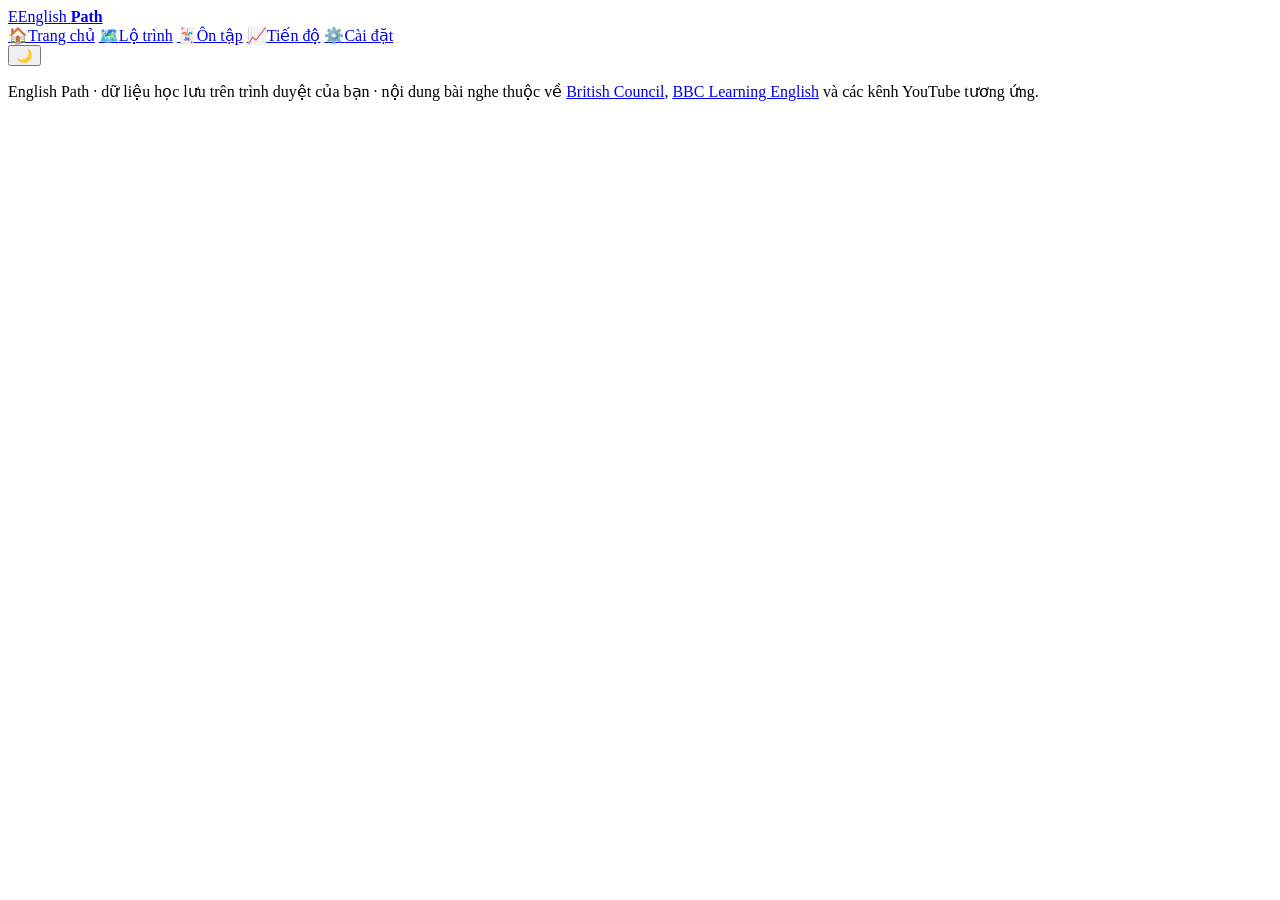
==== index.html @ 27d5ae67 "Add files via upload" ====
<!doctype html>
<html lang="vi">
<head>
  <meta charset="utf-8">
  <meta name="viewport" content="width=device-width, initial-scale=1, viewport-fit=cover">
  <title>English Path · Tự học tiếng Anh theo trình độ</title>
  <meta name="description" content="Tự học tiếng Anh theo chuẩn CEFR A1–C1: bài test xếp lớp, bài nghe British Council, BBC, YouTube và dashboard theo dõi tiến độ.">
  <meta name="theme-color" content="#1f3a5f">
  <link rel="icon" href="data:image/svg+xml,<svg xmlns='http://www.w3.org/2000/svg' viewBox='0 0 64 64'><rect width='64' height='64' rx='14' fill='%231f3a5f'/><text x='32' y='44' font-size='34' font-family='Georgia,serif' font-weight='700' text-anchor='middle' fill='%23f6c453'>E</text></svg>">
  <link rel="preconnect" href="https://fonts.googleapis.com">
  <link rel="preconnect" href="https://fonts.gstatic.com" crossorigin>
  <link href="https://fonts.googleapis.com/css2?family=Be+Vietnam+Pro:wght@400;500;600;700&family=Fraunces:opsz,wght@9..144,600;9..144,700&display=swap" rel="stylesheet">
  <link rel="stylesheet" href="css/style.css">
</head>
<body>
  <header class="topbar">
    <a class="brand" href="#/"><span class="logo">E</span><span>English <b>Path</b></span></a>
    <nav class="nav" aria-label="Điều hướng chính">
      <a href="#/" data-nav=""><span>🏠</span>Trang chủ</a>
      <a href="#/roadmap" data-nav="roadmap"><span>🗺️</span>Lộ trình</a>
      <a href="#/review" data-nav="review"><span class="nav-ic">🃏<i id="reviewDot" class="dot" hidden></i></span>Ôn tập</a>
      <a href="#/dashboard" data-nav="dashboard"><span>📈</span>Tiến độ</a>
      <a href="#/settings" data-nav="settings"><span>⚙️</span>Cài đặt</a>
    </nav>
    <a id="xpChip" class="xp-chip" href="#/dashboard" aria-label="Cấp độ và XP"></a>
    <button id="themeBtn" class="icon-btn" aria-label="Đổi giao diện sáng/tối">🌙</button>
  </header>

  <main id="app" tabindex="-1"></main>

  <footer class="foot">
    <p>English Path · dữ liệu học lưu trên trình duyệt của bạn · nội dung bài nghe thuộc về
      <a href="https://learnenglish.britishcouncil.org" target="_blank" rel="noopener">British Council</a>,
      <a href="https://www.bbc.co.uk/learningenglish" target="_blank" rel="noopener">BBC Learning English</a> và các kênh YouTube tương ứng.</p>
  </footer>

  <div id="toasts" aria-live="polite"></div>

  <script src="js/data.js"></script>
  <script src="js/daily.js"></script>
  <script src="js/store.js"></script>
  <script src="js/game.js"></script>
  <script src="js/app.js"></script>
  <script src="js/review.js"></script>
</body>
</html>
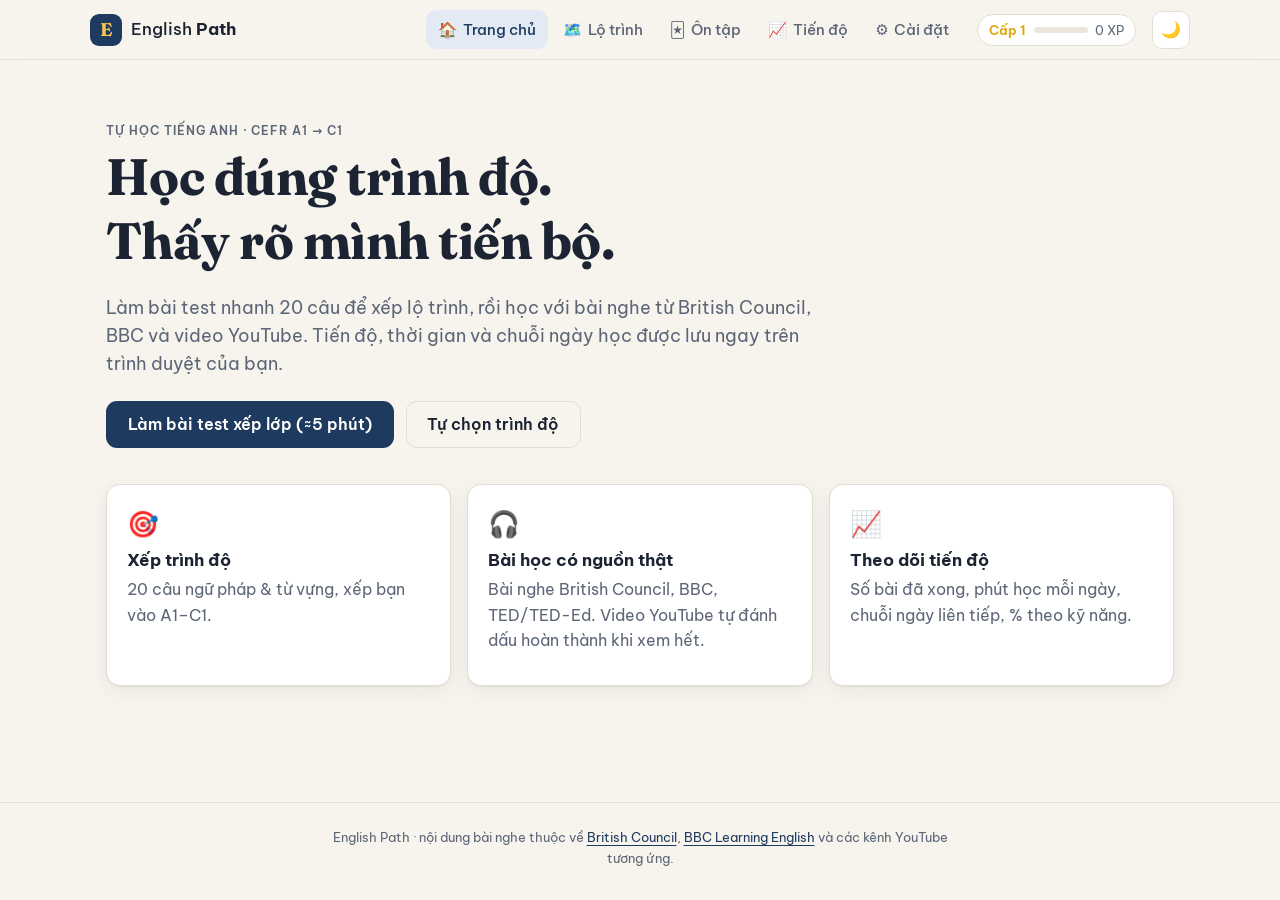
==== commit 05402aac: "Add files via upload" ====
--- a/index.html
+++ b/index.html
@@ -23,13 +23,14 @@
       <a href="#/settings" data-nav="settings"><span>⚙️</span>Cài đặt</a>
     </nav>
     <a id="xpChip" class="xp-chip" href="#/dashboard" aria-label="Cấp độ và XP"></a>
+    <a id="accountBtn" class="account-btn" href="#/login" hidden aria-label="Tài khoản"></a>
     <button id="themeBtn" class="icon-btn" aria-label="Đổi giao diện sáng/tối">🌙</button>
   </header>
 
   <main id="app" tabindex="-1"></main>
 
   <footer class="foot">
-    <p>English Path · dữ liệu học lưu trên trình duyệt của bạn · nội dung bài nghe thuộc về
+    <p>English Path ·  nội dung bài nghe thuộc về
       <a href="https://learnenglish.britishcouncil.org" target="_blank" rel="noopener">British Council</a>,
       <a href="https://www.bbc.co.uk/learningenglish" target="_blank" rel="noopener">BBC Learning English</a> và các kênh YouTube tương ứng.</p>
   </footer>
@@ -42,5 +43,6 @@
   <script src="js/game.js"></script>
   <script src="js/app.js"></script>
   <script src="js/review.js"></script>
+  <script src="js/sync.js"></script>
 </body>
 </html>
--- a/css/style.css
+++ b/css/style.css
@@ -0,0 +1,638 @@
+/* ==========================================================================
+   English Path — giao diện
+   ========================================================================== */
+:root {
+  --bg: #f7f4ee;
+  --surface: #ffffff;
+  --surface-2: #f1ede4;
+  --ink: #1c2433;
+  --muted: #5d6677;
+  --line: #e4ded2;
+  --accent: #1f3a5f;
+  --accent-ink: #ffffff;
+  --accent-soft: #e3eaf4;
+  --gold: #f6c453;
+  --ok: #2f9e6b;
+  --ok-soft: #e2f4ea;
+  --bad: #c2412d;
+  --bad-soft: #fbe6e1;
+  --track: #ece7dd;
+  --shadow: 0 1px 2px rgba(28, 36, 51, .06), 0 6px 20px rgba(28, 36, 51, .06);
+
+  --A1: #2f9e6b; --A2: #138a8f; --B1: #3366cc; --B2: #7b4fc9; --C1: #c25a1b;
+
+  --radius: 14px;
+  --font: "Be Vietnam Pro", system-ui, -apple-system, "Segoe UI", Roboto, sans-serif;
+  --display: "Fraunces", Georgia, serif;
+}
+
+@media (prefers-color-scheme: dark) {
+  :root:not([data-theme="light"]) {
+    --bg: #11151c; --surface: #19202a; --surface-2: #212a36; --ink: #e8ebf1; --muted: #9aa4b5;
+    --line: #2a3442; --accent: #8fb3e8; --accent-ink: #0d1520; --accent-soft: #1f2d42;
+    --ok: #4cc28b; --ok-soft: #173326; --bad: #f07a65; --bad-soft: #3a1f1a; --track: #2a3340;
+    --shadow: 0 1px 2px rgba(0,0,0,.3), 0 8px 24px rgba(0,0,0,.25);
+    --A1: #4cc28b; --A2: #3cc0c4; --B1: #6f9cf0; --B2: #a685e8; --C1: #f0905a;
+  }
+}
+:root[data-theme="dark"] {
+  --bg: #11151c; --surface: #19202a; --surface-2: #212a36; --ink: #e8ebf1; --muted: #9aa4b5;
+  --line: #2a3442; --accent: #8fb3e8; --accent-ink: #0d1520; --accent-soft: #1f2d42;
+  --ok: #4cc28b; --ok-soft: #173326; --bad: #f07a65; --bad-soft: #3a1f1a; --track: #2a3340;
+  --shadow: 0 1px 2px rgba(0,0,0,.3), 0 8px 24px rgba(0,0,0,.25);
+  --A1: #4cc28b; --A2: #3cc0c4; --B1: #6f9cf0; --B2: #a685e8; --C1: #f0905a;
+}
+
+* { box-sizing: border-box; }
+html { -webkit-text-size-adjust: 100%; }
+body {
+  margin: 0; background: var(--bg); color: var(--ink);
+  font: 16px/1.6 var(--font);
+  min-height: 100vh; display: flex; flex-direction: column;
+}
+a { color: var(--accent); text-underline-offset: 3px; }
+h1, h2, h3 { line-height: 1.25; margin: 0 0 .4em; }
+h1 { font-family: var(--display); font-size: clamp(1.6rem, 3.6vw, 2.3rem); letter-spacing: -.01em; }
+h2 { font-size: 1.3rem; }
+h3 { font-size: 1.05rem; }
+p { margin: 0 0 .8em; }
+code { background: var(--surface-2); padding: .1em .35em; border-radius: 5px; font-size: .9em; }
+.muted { color: var(--muted); }
+.small { font-size: .87rem; }
+.center { text-align: center; }
+.eyebrow { text-transform: uppercase; letter-spacing: .08em; font-size: .75rem; font-weight: 600; color: var(--muted); margin-bottom: .4em; }
+.lead { font-size: 1.1rem; color: var(--muted); max-width: 60ch; }
+.row { display: flex; gap: .75rem; align-items: center; flex-wrap: wrap; }
+.row.between { justify-content: space-between; }
+.row.center { justify-content: center; }
+.row.gap-s { gap: .4rem; }
+.wrap { flex-wrap: wrap; }
+
+/* ---------------- top bar ---------------- */
+.topbar {
+  position: sticky; top: 0; z-index: 20;
+  display: flex; align-items: center; gap: 1rem;
+  padding: .65rem max(16px, calc((100vw - 1100px) / 2));
+  background: color-mix(in srgb, var(--bg) 88%, transparent);
+  backdrop-filter: blur(10px); border-bottom: 1px solid var(--line);
+}
+.brand { display: flex; align-items: center; gap: .55rem; text-decoration: none; color: var(--ink); font-weight: 500; font-size: 1.05rem; }
+.brand b { font-weight: 700; }
+.logo {
+  width: 32px; height: 32px; border-radius: 9px; display: grid; place-items: center;
+  background: #1f3a5f; color: var(--gold); font-family: var(--display); font-weight: 700; font-size: 1.15rem;
+}
+.nav { display: flex; gap: .2rem; margin-left: auto; }
+.nav a {
+  text-decoration: none; color: var(--muted); padding: .45rem .75rem; border-radius: 10px;
+  font-size: .92rem; font-weight: 500; display: flex; align-items: center; gap: .35rem;
+}
+.nav a span { font-size: .95rem; }
+.nav a:hover { background: var(--surface-2); color: var(--ink); }
+.nav a.active { background: var(--accent-soft); color: var(--accent); }
+.icon-btn { border: 1px solid var(--line); background: var(--surface); border-radius: 10px; width: 38px; height: 38px; cursor: pointer; font-size: 1rem; }
+
+main { width: 100%; max-width: 1100px; margin: 0 auto; padding: 1.6rem 16px 3rem; flex: 1; outline: none; }
+main > section, main > .card, main > .grid2, main > nav { margin-bottom: 1.25rem; }
+.foot { text-align: center; color: var(--muted); font-size: .8rem; padding: 1.5rem 16px 2rem; border-top: 1px solid var(--line); }
+.foot p { max-width: 70ch; margin: 0 auto; }
+
+/* ---------------- building blocks ---------------- */
+.card { background: var(--surface); border: 1px solid var(--line); border-radius: var(--radius); padding: 1.15rem 1.25rem; box-shadow: var(--shadow); margin-bottom: 1rem; }
+.card-head { display: flex; justify-content: space-between; align-items: baseline; gap: 1rem; flex-wrap: wrap; margin-bottom: .6rem; }
+.card-head h3 { margin: 0; }
+.narrow { max-width: 720px; margin: 0 auto; }
+.grid2 { display: grid; grid-template-columns: repeat(2, minmax(0, 1fr)); gap: 1rem; }
+.grid2 > .card { margin: 0; }
+.grid3 { display: grid; grid-template-columns: repeat(3, minmax(0, 1fr)); gap: 1rem; }
+.grid3.tight { gap: .75rem; }
+
+.btn {
+  display: inline-flex; align-items: center; justify-content: center; gap: .4rem;
+  padding: .6rem 1.05rem; border-radius: 11px; border: 1px solid transparent;
+  font: 600 .95rem var(--font); cursor: pointer; text-decoration: none; transition: transform .08s, background .15s;
+  background: var(--surface-2); color: var(--ink);
+}
+.btn:active { transform: translateY(1px); }
+.btn:disabled { opacity: .45; cursor: not-allowed; }
+.btn.primary { background: var(--accent); color: var(--accent-ink); }
+.btn.primary:hover { filter: brightness(1.08); }
+.btn.success { background: var(--ok); color: #fff; }
+.btn.ghost { background: transparent; border-color: var(--line); color: var(--ink); }
+.btn.ghost:hover { background: var(--surface-2); }
+.btn.danger { color: var(--bad); }
+.btn.lg { padding: .8rem 1.3rem; font-size: 1rem; }
+.btn.sm { padding: .35rem .65rem; font-size: .85rem; border-radius: 9px; }
+.linklike { background: none; border: 0; color: var(--accent); font: inherit; text-decoration: underline; cursor: pointer; padding: 0; }
+.file-btn { cursor: pointer; }
+
+.chip, .pill {
+  display: inline-flex; align-items: center; gap: .25rem; padding: .15rem .55rem; border-radius: 999px;
+  font-size: .78rem; font-weight: 500; background: var(--surface-2); color: var(--muted); white-space: nowrap;
+}
+.chip { background: var(--gold); color: #3b2a00; font-weight: 600; }
+.pill.accent { background: var(--accent-soft); color: var(--accent); }
+
+.lv-badge {
+  display: inline-grid; place-items: center; min-width: 2.4em; padding: .1em .45em; border-radius: 8px;
+  font-weight: 700; font-size: .95em; color: #fff; background: var(--c, var(--accent)); letter-spacing: .02em;
+}
+.lv-badge.sm { font-size: .75rem; border-radius: 6px; min-width: 2.2em; }
+.lv-A1 { --c: var(--A1); } .lv-A2 { --c: var(--A2); } .lv-B1 { --c: var(--B1); } .lv-B2 { --c: var(--B2); } .lv-C1 { --c: var(--C1); }
+:root[data-theme="dark"] .lv-badge { color: #0d1520; }
+@media (prefers-color-scheme: dark) { :root:not([data-theme="light"]) .lv-badge { color: #0d1520; } }
+
+.bar { display: block; height: 8px; border-radius: 99px; background: var(--track); overflow: hidden; flex: 1; }
+.bar > span { display: block; height: 100%; border-radius: inherit; background: var(--c, var(--accent)); transition: width .4s; }
+.progress { height: 6px; background: var(--track); border-radius: 99px; overflow: hidden; margin: .4rem 0 .6rem; }
+.progress > span { display: block; height: 100%; background: var(--accent); transition: width .25s; }
+
+/* ---------------- home ---------------- */
+.hero { padding: 2.2rem 0 1rem; }
+.hero h1 { font-size: clamp(2rem, 6vw, 3.2rem); max-width: 16ch; }
+.hero .row { margin-top: 1.4rem; }
+.feature .f-icon { font-size: 1.6rem; margin-bottom: .3rem; }
+.feature { margin: 0; }
+
+.home-head { display: flex; justify-content: space-between; align-items: center; gap: 1.5rem; }
+.home-head h1 { display: flex; align-items: center; gap: .5rem; flex-wrap: wrap; }
+.home-head h1 small { font: 500 1rem var(--font); color: var(--muted); }
+.goal-ring {
+  --size: 128px; width: var(--size); height: var(--size); flex: none; border-radius: 50%;
+  background: conic-gradient(var(--ok) calc(var(--p) * 1%), var(--track) 0);
+  display: grid; place-items: center;
+}
+.goal-ring > div {
+  width: calc(var(--size) - 22px); height: calc(var(--size) - 22px); border-radius: 50%;
+  background: var(--bg); display: flex; flex-direction: column; align-items: center; justify-content: center; line-height: 1.1;
+}
+.goal-ring strong { font-size: 1.9rem; font-family: var(--display); }
+.goal-ring span { font-size: .8rem; color: var(--muted); }
+.goal-ring em { font-style: normal; font-size: .72rem; color: var(--muted); text-transform: uppercase; letter-spacing: .06em; margin-top: .15rem; }
+
+.next-card {
+  display: block; text-decoration: none; color: var(--ink);
+  background: linear-gradient(135deg, #1f3a5f, #2c5282); color: #fff;
+  border-radius: 18px; padding: 1.4rem 1.5rem; box-shadow: var(--shadow); margin-bottom: 1.25rem;
+}
+.next-card h2 { font-family: var(--display); font-size: 1.6rem; margin: .5rem 0 .1rem; }
+.next-card .muted { color: rgba(255,255,255,.75); }
+.next-card .btn.primary { background: var(--gold); color: #2a1e00; margin-top: .4rem; }
+.next-meta { display: flex; gap: .5rem; align-items: center; flex-wrap: wrap; font-size: .88rem; }
+.next-card .lv-badge { color: #fff; }
+
+.stat-row { display: grid; grid-template-columns: repeat(3, minmax(0, 1fr)); gap: 1rem; }
+.stat-row.four { grid-template-columns: repeat(4, minmax(0, 1fr)); }
+.tile { background: var(--surface); border: 1px solid var(--line); border-radius: var(--radius); padding: 1rem 1.1rem; display: flex; flex-direction: column; box-shadow: var(--shadow); }
+.tile strong { font-family: var(--display); font-size: 1.7rem; line-height: 1.2; }
+.tile .t-icon { font-size: 1.15rem; }
+.tile .muted { font-size: .85rem; }
+
+.lv-bars { display: grid; gap: .55rem; }
+.lv-bar { display: grid; grid-template-columns: 3rem 1fr 3.5rem; align-items: center; gap: .75rem; text-decoration: none; color: inherit; padding: .2rem .3rem; border-radius: 8px; }
+.lv-bar:hover { background: var(--surface-2); }
+.lv-bar.current { background: var(--accent-soft); }
+.lv-bar .small { text-align: right; }
+
+/* ---------------- test ---------------- */
+.q-card { padding: 1.6rem; }
+.q-text { font-family: var(--display); font-size: 1.5rem; margin-bottom: 1.2rem; }
+.blank { color: var(--accent); letter-spacing: .05em; }
+.opts { display: grid; grid-template-columns: 1fr 1fr; gap: .6rem; }
+.opt {
+  text-align: left; padding: .85rem 1rem; border-radius: 12px; border: 1.5px solid var(--line);
+  background: var(--surface); color: var(--ink); font: 500 1rem var(--font); cursor: pointer;
+}
+.opt:hover { border-color: var(--accent); background: var(--accent-soft); }
+.opt.picked { border-color: var(--accent); background: var(--accent-soft); }
+.opt.idk { grid-column: 1 / -1; text-align: center; color: var(--muted); border-style: dashed; }
+.result-badge {
+  width: 110px; height: 110px; margin: .5rem auto 1rem; border-radius: 28px; display: grid; place-items: center;
+  font: 700 2.6rem var(--display); color: #fff; background: var(--c);
+}
+.tbl { width: 100%; border-collapse: collapse; }
+.tbl th, .tbl td { padding: .5rem; border-bottom: 1px solid var(--line); text-align: left; }
+
+/* ---------------- roadmap ---------------- */
+.lv-tabs { display: grid; grid-template-columns: repeat(5, minmax(0, 1fr)); gap: .5rem; margin-bottom: 1.2rem; }
+.lv-tab {
+  position: relative; text-decoration: none; color: var(--ink); background: var(--surface);
+  border: 1.5px solid var(--line); border-radius: 12px; padding: .6rem .7rem; display: flex; flex-direction: column; line-height: 1.25;
+}
+.lv-tab strong { font-family: var(--display); font-size: 1.3rem; color: var(--c); }
+.lv-tab span { font-size: .78rem; color: var(--muted); }
+.lv-tab em { position: absolute; top: .45rem; right: .5rem; font-style: normal; font-size: .68rem; background: var(--gold); color: #3b2a00; padding: 0 .4rem; border-radius: 99px; font-weight: 600; }
+.lv-tab.active { border-color: var(--c); background: color-mix(in srgb, var(--c) 10%, var(--surface)); }
+.roadmap-head { display: flex; justify-content: space-between; gap: 1.5rem; align-items: flex-end; flex-wrap: wrap; }
+.mini-progress { display: grid; grid-template-columns: auto 160px; grid-template-rows: auto auto; column-gap: .75rem; align-items: center; }
+.mini-progress strong { grid-row: span 2; font: 700 1.8rem var(--display); }
+.chips { display: flex; gap: .4rem; flex-wrap: wrap; margin: .8rem 0 1rem; }
+.chip-btn { border: 1px solid var(--line); background: var(--surface); color: var(--ink); padding: .35rem .8rem; border-radius: 99px; font: 500 .88rem var(--font); cursor: pointer; }
+.chip-btn.active { background: var(--ink); color: var(--bg); border-color: var(--ink); }
+
+.lesson-list { list-style: none; padding: 0; margin: 0; display: grid; gap: .55rem; }
+.lesson-row {
+  display: grid; grid-template-columns: 2.4rem 1fr auto; gap: .9rem; align-items: center;
+  background: var(--surface); border: 1px solid var(--line); border-radius: 12px; padding: .8rem 1rem;
+  text-decoration: none; color: var(--ink); transition: border-color .15s, transform .1s;
+}
+.lesson-row:hover { border-color: var(--accent); transform: translateX(2px); }
+.lesson-row .num {
+  width: 2.2rem; height: 2.2rem; border-radius: 50%; display: grid; place-items: center;
+  background: var(--surface-2); font-weight: 700; color: var(--muted);
+}
+.lesson-row.done .num { background: var(--ok); color: #fff; }
+.l-main { display: flex; flex-direction: column; min-width: 0; }
+.l-main strong { overflow: hidden; text-overflow: ellipsis; }
+.l-meta { display: flex; gap: .3rem; flex-wrap: wrap; justify-content: flex-end; }
+.res-list { list-style: none; padding: 0; margin: 0; display: grid; gap: .55rem; }
+.res-list li { display: flex; flex-direction: column; }
+
+/* ---------------- lesson ---------------- */
+.crumbs { font-size: .88rem; color: var(--muted); margin-bottom: .8rem !important; }
+.crumbs a { color: var(--muted); }
+.lesson-head { display: flex; justify-content: space-between; align-items: flex-start; gap: 1rem; margin-bottom: 1rem; }
+.lesson-head h1 { margin-top: .5rem; }
+.lesson-grid { display: grid; grid-template-columns: minmax(0, 1.7fr) minmax(0, 1fr); gap: 1rem; margin-bottom: 1rem; }
+.lesson-side .card:last-child { margin-bottom: 0; }
+.player-wrap { margin-bottom: 1rem; }
+.video { position: relative; aspect-ratio: 16 / 9; background: #000; border-radius: var(--radius); overflow: hidden; box-shadow: var(--shadow); }
+.video iframe, .video > div { position: absolute; inset: 0; width: 100%; height: 100%; border: 0; }
+.video .ext-card { position: absolute; inset: 0; border-radius: 0; }
+.player-bar { display: flex; align-items: center; gap: .6rem; flex-wrap: wrap; padding: .6rem .2rem 0; }
+.watch-pct { margin-left: auto; }
+.seg { display: inline-flex; border: 1px solid var(--line); border-radius: 9px; overflow: hidden; }
+.seg-btn { border: 0; background: transparent; color: var(--ink); padding: .32rem .6rem; font: 600 .82rem var(--font); cursor: pointer; }
+.seg-btn.active { background: var(--accent); color: var(--accent-ink); }
+
+.ext-card {
+  display: flex; gap: 1.1rem; align-items: flex-start; padding: 1.4rem;
+  background: var(--surface); border: 1px solid var(--line); border-radius: var(--radius); box-shadow: var(--shadow);
+}
+.ext-card h2 { font-family: var(--display); }
+.ext-logo {
+  flex: none; width: 64px; height: 64px; border-radius: 16px; display: grid; place-items: center;
+  background: #23085a; color: #fff; font-weight: 800; font-size: 1.2rem; letter-spacing: .02em;
+}
+.ext-logo.yt { background: #c4302b; }
+.banner {
+  margin-top: .8rem; padding: .8rem 1rem; border-radius: 12px; background: var(--gold); color: #2a1e00;
+  display: flex; justify-content: space-between; align-items: center; gap: .8rem; flex-wrap: wrap;
+}
+.banner .btn.ghost { border-color: rgba(0,0,0,.25); color: #2a1e00; }
+.banner .btn.primary { background: #1f3a5f; color: #fff; }
+.time-log { padding: .8rem 1rem; font-size: .92rem; }
+.steps { margin: 0; padding-left: 1.2rem; }
+.steps li { margin-bottom: .3rem; }
+
+.vocab { list-style: none; padding: 0; margin: 0; display: grid; grid-template-columns: repeat(2, minmax(0, 1fr)); gap: .5rem 1.4rem; }
+.vocab li { display: flex; gap: .6rem; align-items: flex-start; padding: .55rem 0; border-bottom: 1px dashed var(--line); }
+.vocab .vi { color: var(--muted); }
+.vocab .ex { font-size: .9rem; color: var(--muted); margin-top: .15rem; }
+.hide-vi .vocab .vi { filter: blur(5px); transition: filter .2s; cursor: pointer; }
+.hide-vi .vocab li:hover .vi { filter: none; }
+.say { border: 1px solid var(--line); background: var(--surface-2); border-radius: 8px; cursor: pointer; padding: .2rem .4rem; font-size: .9rem; line-height: 1; color: var(--ink); }
+.say.sm { font-size: .65rem; padding: .15rem .3rem; vertical-align: middle; }
+
+.quiz { display: grid; gap: .8rem; }
+.qz { border: 1px solid var(--line); border-radius: 12px; padding: .8rem 1rem; margin: 0; }
+.qz legend { padding: 0 .3rem; font-weight: 600; }
+.qn { display: inline-grid; place-items: center; width: 1.5rem; height: 1.5rem; border-radius: 50%; background: var(--surface-2); font-size: .8rem; margin-right: .2rem; }
+.qz-opts { display: grid; grid-template-columns: repeat(2, minmax(0, 1fr)); gap: .4rem; margin-top: .3rem; }
+.qz-opts label { display: flex; gap: .5rem; align-items: center; padding: .45rem .6rem; border-radius: 9px; border: 1px solid transparent; cursor: pointer; }
+.qz-opts label:hover { background: var(--surface-2); }
+.qz-opts label.right { border-color: var(--ok); background: var(--ok-soft); }
+.qz-opts label.wrong { border-color: var(--bad); background: var(--bad-soft); }
+.qz.is-right { border-color: var(--ok); }
+.qz.is-wrong { border-color: var(--bad); }
+.fb { margin: .3rem 0 0; font-size: .88rem; min-height: 0; }
+.qz.is-right .fb { color: var(--ok); }
+.qz.is-wrong .fb { color: var(--bad); }
+.quiz-result { font-weight: 500; margin: 0; padding: .6rem .8rem; border-radius: 10px; }
+.quiz-result:empty { display: none; }
+.quiz-result.good { background: var(--ok-soft); }
+.quiz-result.bad { background: var(--bad-soft); }
+
+input, select, textarea {
+  width: 100%; font: 1rem var(--font); color: var(--ink); background: var(--bg);
+  border: 1.5px solid var(--line); border-radius: 10px; padding: .6rem .75rem; margin-top: .3rem;
+}
+input:focus, select:focus, textarea:focus { outline: none; border-color: var(--accent); }
+input[type="radio"] { width: auto; margin: 0; accent-color: var(--accent); }
+textarea { resize: vertical; line-height: 1.5; }
+.form { display: grid; gap: .9rem; }
+.form label { font-weight: 500; font-size: .92rem; }
+.fill { max-width: 320px; }
+
+.pager { display: flex; justify-content: space-between; gap: 1rem; }
+.pager .btn { max-width: 48%; overflow: hidden; text-overflow: ellipsis; white-space: nowrap; display: block; }
+
+/* ---------------- dashboard ---------------- */
+.chart { width: 100%; height: auto; display: block; }
+.chart .grid { stroke: var(--line); stroke-width: 1; }
+.chart .ax { fill: var(--muted); font: 12px var(--font); }
+.chart .ax.sm { font-size: 10px; }
+.chart .ax.today { fill: var(--ink); font-weight: 700; }
+.chart .col { fill: color-mix(in srgb, var(--accent) 45%, var(--track)); }
+.chart .col.hit { fill: var(--ok); }
+.chart .val { fill: var(--ink); font: 600 11px var(--font); }
+.chart .goal { stroke: var(--gold); stroke-width: 2; stroke-dasharray: 6 5; }
+.legend { display: inline-flex; align-items: center; gap: .3rem; }
+.lg-goal { display: inline-block; width: 18px; border-top: 2px dashed var(--gold); }
+
+.rings { display: grid; grid-template-columns: repeat(3, minmax(0, 1fr)); gap: .5rem; text-align: center; }
+.ring-item { display: flex; flex-direction: column; align-items: center; gap: .2rem; }
+.ring {
+  --size: 88px; width: var(--size); height: var(--size); border-radius: 50%; margin-bottom: .3rem;
+  background: conic-gradient(var(--c) calc(var(--p) * 1%), var(--track) 0); display: grid; place-items: center;
+}
+.ring span { width: calc(var(--size) - 18px); height: calc(var(--size) - 18px); border-radius: 50%; background: var(--surface); display: grid; place-items: center; font: 700 1.1rem var(--display); }
+.sk-listening { --c: var(--B1); } .sk-vocab { --c: var(--A1); } .sk-grammar { --c: var(--B2); }
+
+.heat-wrap { display: flex; gap: .4rem; overflow-x: auto; padding-bottom: .3rem; }
+.heat-days { display: grid; grid-template-rows: repeat(7, 14px); gap: 3px; font-size: .65rem; line-height: 14px; }
+.heat { display: grid; grid-auto-flow: column; grid-template-rows: repeat(7, 14px); grid-auto-columns: minmax(14px, 1fr); gap: 3px; flex: 1; min-width: 330px; }
+.heat .h { width: 100%; }
+.h { display: inline-block; width: 14px; height: 14px; border-radius: 3px; background: var(--track); }
+.h1 { background: color-mix(in srgb, var(--ok) 30%, var(--track)); }
+.h2 { background: color-mix(in srgb, var(--ok) 55%, var(--track)); }
+.h3 { background: color-mix(in srgb, var(--ok) 80%, var(--track)); }
+.h4 { background: var(--ok); }
+.legend .h { width: 11px; height: 11px; }
+
+.recent, .custom-list { list-style: none; padding: 0; margin: 0 0 .8rem; }
+.recent li, .custom-list li { display: flex; justify-content: space-between; align-items: center; gap: 1rem; padding: .55rem 0; border-bottom: 1px solid var(--line); }
+.recent a, .custom-list a { text-decoration: none; color: var(--ink); display: flex; gap: .5rem; align-items: center; }
+
+/* ---------------- toasts ---------------- */
+#toasts { position: fixed; left: 50%; bottom: 24px; transform: translateX(-50%); display: grid; gap: .5rem; z-index: 50; width: min(92vw, 420px); }
+.toast { background: var(--ink); color: var(--bg); padding: .7rem 1rem; border-radius: 12px; box-shadow: var(--shadow); opacity: 0; transform: translateY(10px); transition: .25s; font-size: .93rem; text-align: center; }
+.toast.show { opacity: 1; transform: none; }
+.toast.ok { background: var(--ok); color: #fff; }
+.toast.err { background: var(--bad); color: #fff; }
+
+/* ---------------- responsive ---------------- */
+@media (max-width: 860px) {
+  .lesson-grid { grid-template-columns: 1fr; }
+  .stat-row.four { grid-template-columns: repeat(2, minmax(0, 1fr)); }
+  .grid2 { grid-template-columns: 1fr; }
+}
+@media (max-width: 720px) {
+  body { padding-bottom: 70px; }
+  .topbar { padding: .55rem 16px; backdrop-filter: none; background: var(--bg); }
+  .nav {
+    position: fixed; left: 0; right: 0; bottom: 0; margin: 0; z-index: 30;
+    background: var(--surface); border-top: 1px solid var(--line);
+    justify-content: space-around; padding: .3rem .2rem calc(.3rem + env(safe-area-inset-bottom));
+  }
+  .nav a { flex-direction: column; gap: 0; font-size: .68rem; padding: .3rem .4rem; }
+  .nav a span { font-size: 1.15rem; }
+  .icon-btn { margin-left: auto; }
+  #toasts { bottom: 86px; }
+  .grid3 { grid-template-columns: 1fr; }
+  .stat-row { grid-template-columns: repeat(3, minmax(0, 1fr)); gap: .5rem; }
+  .tile { padding: .75rem; }
+  .tile strong { font-size: 1.3rem; }
+  .home-head { flex-direction: column; align-items: flex-start; }
+  .goal-ring { --size: 112px; align-self: center; }
+  .opts, .qz-opts, .vocab { grid-template-columns: 1fr; }
+  .lv-tabs { grid-template-columns: repeat(5, minmax(56px, 1fr)); overflow-x: auto; }
+  .lv-tab span { display: none; }
+  .lv-tab { align-items: center; padding: .5rem .3rem; }
+  .lv-tab em { top: -8px; right: 50%; transform: translateX(50%); }
+  .lesson-row { grid-template-columns: 2.2rem 1fr; }
+  .l-meta { grid-column: 2; justify-content: flex-start; }
+  .lesson-head { flex-direction: column; }
+  .lesson-head .btn { width: 100%; }
+  .ext-card { flex-direction: column; }
+  .mini-progress { grid-template-columns: auto 1fr; width: 100%; }
+  .rings { gap: .2rem; }
+  .ring { --size: 72px; }
+  .pager .btn { font-size: .82rem; }
+  .chart .ax { font-size: 22px; } .chart .ax.sm { font-size: 17px; } .chart .val { font-size: 20px; }
+  .heat { min-width: 0; grid-template-rows: repeat(7, 12px); gap: 2px; }
+  .heat-days { grid-template-rows: repeat(7, 12px); gap: 2px; line-height: 12px; }
+}
+
+/* ==========================================================================
+   Game hoá (Phần 1)
+   ========================================================================== */
+:root { --xp: #e0a91b; --daily: #f6c453; }
+.nav { margin-left: auto; }
+.nav-ic { position: relative; }
+.dot {
+  position: absolute; top: -6px; right: -10px; min-width: 16px; height: 16px; padding: 0 4px;
+  border-radius: 99px; background: var(--bad); color: #fff; font: 700 10px/16px var(--font); font-style: normal; text-align: center;
+}
+.dot[hidden] { display: none; }
+.xp-chip {
+  display: flex; align-items: center; gap: .45rem; text-decoration: none; color: var(--ink);
+  border: 1px solid var(--line); background: var(--surface); border-radius: 99px; padding: .3rem .7rem; font-size: .8rem; white-space: nowrap;
+}
+.xc-lv { font-weight: 700; color: var(--xp); }
+.xc-bar { width: 54px; height: 6px; border-radius: 99px; background: var(--track); overflow: hidden; display: block; }
+.xc-bar span { display: block; height: 100%; background: var(--xp); }
+.xc-xp { color: var(--muted); }
+
+.xp-line { display: flex; align-items: center; gap: .6rem; flex-wrap: wrap; margin-top: .3rem; }
+.xp-lv { background: var(--xp); color: #2a1e00; font-weight: 700; font-size: .8rem; padding: .1rem .55rem; border-radius: 99px; }
+.xp-lv.big { font: 700 1.3rem var(--display); padding: .5rem .9rem; border-radius: 14px; }
+.bar.xp { max-width: 220px; min-width: 120px; --c: var(--xp); }
+.xp-card .xp-big { display: flex; gap: 1rem; align-items: center; }
+.xp-meta { display: grid; gap: .25rem; flex: 1; }
+.xp-meta .bar.xp { max-width: none; height: 10px; }
+.xp-meta strong { font: 700 1.4rem var(--display); }
+.xp-rules { margin-top: .7rem; padding-top: .6rem; border-top: 1px dashed var(--line); }
+
+.banner.risk { background: color-mix(in srgb, var(--bad) 14%, var(--surface)); color: var(--ink); margin-bottom: 1rem; }
+.banner.risk .btn.primary { background: var(--bad); color: #fff; }
+.banner.daily-banner { margin: 0 0 1rem; }
+
+.next-card.daily { background: linear-gradient(135deg, #3a2a00, #8a5a00 55%, #c8871a); }
+.next-card.daily .chip { background: #fff4cf; }
+.next-card.is-done { filter: saturate(.55); }
+.chip.ghost { background: var(--surface-2); color: var(--muted); }
+.next-mini { display: flex; flex-direction: column; gap: .2rem; text-decoration: none; color: var(--ink); }
+.next-mini:hover { border-color: var(--accent); }
+
+.quick-row { display: grid; grid-template-columns: 1fr 1fr 1.4fr; gap: 1rem; margin-bottom: 1.25rem; }
+.quick { display: flex; gap: .8rem; align-items: center; text-decoration: none; color: var(--ink); margin: 0; position: relative; }
+a.quick:hover { border-color: var(--accent); }
+.quick > span:nth-child(2) { display: flex; flex-direction: column; min-width: 0; }
+.q-icon { font-size: 1.7rem; }
+.q-badge { position: absolute; top: .6rem; right: .7rem; background: var(--bad); color: #fff; border-radius: 99px; font: 700 .75rem var(--font); padding: .1rem .5rem; }
+.wotd .eyebrow { margin: 0; }
+.wotd em { display: block; margin-top: .1rem; }
+.wotd .say { margin-left: auto; }
+
+.pill.new { background: color-mix(in srgb, var(--ok) 18%, var(--surface)); color: var(--ok); }
+.pill.ai { background: color-mix(in srgb, var(--B2) 16%, var(--surface)); color: var(--B2); }
+.pill.daily { background: var(--daily); color: #3b2a00; }
+.lesson-row.is-daily { border-color: var(--daily); box-shadow: 0 0 0 2px color-mix(in srgb, var(--daily) 40%, transparent); }
+.auto-head { margin-top: 1.4rem; }
+.desc { white-space: pre-line; max-height: 14em; overflow: auto; }
+
+/* huy hiệu */
+.badges { list-style: none; padding: 0; margin: 0; display: grid; grid-template-columns: repeat(auto-fill, minmax(150px, 1fr)); gap: .6rem; }
+.badges li { border: 1px solid var(--line); border-radius: 12px; padding: .7rem; display: flex; flex-direction: column; align-items: center; text-align: center; gap: .15rem; opacity: .55; filter: grayscale(1); }
+.badges li.got { opacity: 1; filter: none; background: color-mix(in srgb, var(--daily) 10%, var(--surface)); border-color: color-mix(in srgb, var(--daily) 50%, var(--line)); }
+.b-icon { font-size: 1.8rem; }
+
+/* pháo giấy, popup, XP nổi */
+.confetti { position: fixed; inset: 0; width: 100vw; height: 100vh; pointer-events: none; z-index: 90; }
+.celebrate {
+  position: fixed; left: 50%; top: 40%; transform: translate(-50%, -40%) scale(.85); opacity: 0; transition: .25s;
+  background: var(--surface); border: 2px solid var(--daily); border-radius: 22px; padding: 1.4rem 2rem; text-align: center;
+  box-shadow: 0 20px 60px rgba(0,0,0,.25); z-index: 95; width: min(90vw, 360px); cursor: pointer;
+}
+.celebrate.show { opacity: 1; transform: translate(-50%, -40%) scale(1); }
+.celebrate h2 { font-family: var(--display); font-size: 1.6rem; }
+.cel-icon { font-size: 3.2rem; line-height: 1.2; }
+.xp-float { position: fixed; right: 24px; top: 70px; z-index: 96; font: 800 1.2rem var(--display); color: var(--xp); animation: xpUp 1.3s ease-out forwards; pointer-events: none; text-shadow: 0 1px 0 var(--surface); }
+@keyframes xpUp { from { opacity: 0; transform: translateY(10px); } 20% { opacity: 1; } to { opacity: 0; transform: translateY(-40px); } }
+.toast.xp { background: var(--xp); color: #2a1e00; }
+
+/* flashcard */
+.review-head { display: flex; justify-content: space-between; align-items: flex-end; gap: 1rem; flex-wrap: wrap; }
+.boxes { display: flex; gap: .4rem; align-items: flex-end; height: 76px; }
+.box { width: 34px; height: 100%; display: flex; flex-direction: column; justify-content: flex-end; align-items: center; position: relative; }
+.box > span { width: 100%; border-radius: 6px 6px 2px 2px; background: color-mix(in srgb, var(--ok) calc(20% * var(--i, 1)), var(--track)); }
+.box.b1 > span { background: color-mix(in srgb, var(--bad) 55%, var(--track)); }
+.box.b2 > span { background: color-mix(in srgb, var(--xp) 55%, var(--track)); }
+.box.b3 > span { background: color-mix(in srgb, var(--ok) 40%, var(--track)); }
+.box.b4 > span { background: color-mix(in srgb, var(--ok) 70%, var(--track)); }
+.box.b5 > span { background: var(--ok); }
+.box em { position: absolute; top: 0; font: 600 .7rem var(--font); font-style: normal; color: var(--muted); }
+.box small { font-size: .65rem; color: var(--muted); }
+.toggle { display: inline-flex; gap: .3rem; align-items: center; cursor: pointer; }
+.flash { display: block; width: 100%; height: 260px; perspective: 1200px; border: 0; background: none; padding: 0; cursor: pointer; margin: .5rem 0 1rem; color: var(--ink); font: inherit; }
+.f-inner { position: relative; display: block; width: 100%; height: 100%; transition: transform .45s; transform-style: preserve-3d; }
+.flash.flipped .f-inner { transform: rotateY(180deg); }
+.f-face {
+  position: absolute; inset: 0; backface-visibility: hidden; border-radius: 20px; border: 1px solid var(--line);
+  background: var(--surface); box-shadow: var(--shadow); display: flex; flex-direction: column; align-items: center; justify-content: center; gap: .5rem; padding: 1.2rem; text-align: center;
+}
+.f-front strong { font: 700 2.3rem var(--display); }
+.f-back { transform: rotateY(180deg); background: color-mix(in srgb, var(--accent) 8%, var(--surface)); }
+.f-back strong { font: 700 1.6rem var(--display); }
+.f-vi { font-size: 1.35rem; font-weight: 600; color: var(--accent); }
+.f-back em { color: var(--muted); max-width: 40ch; }
+.box-tag { position: absolute; top: .8rem; left: .9rem; font-size: .72rem; color: var(--muted); background: var(--surface-2); padding: .05rem .5rem; border-radius: 99px; }
+.grades { display: grid; grid-template-columns: repeat(3, 1fr); gap: .6rem; margin-bottom: 1rem; }
+.grades.hidden { visibility: hidden; }
+.grade { padding: .8rem; font-size: 1rem; }
+.grade b { font-size: .7rem; opacity: .6; border: 1px solid currentColor; border-radius: 4px; padding: 0 .3rem; }
+.g0 { background: var(--bad-soft); color: var(--bad); }
+.g1 { background: var(--ok-soft); color: var(--ok); }
+.g2 { background: var(--accent-soft); color: var(--accent); }
+
+/* mini game */
+.game-card { text-decoration: none; color: var(--ink); margin: 0; display: flex; flex-direction: column; gap: .2rem; }
+.game-card:hover { border-color: var(--accent); transform: translateY(-2px); }
+.g-icon { font-size: 2rem; }
+.review-cta { display: flex; justify-content: space-between; align-items: center; gap: 1rem; margin-top: 1.2rem; }
+.timer { font: 700 1.3rem var(--display); color: var(--accent); }
+.match-grid { display: grid; grid-template-columns: repeat(4, 1fr); gap: .6rem; margin: 1rem 0; }
+.tile-btn {
+  min-height: 74px; border-radius: 14px; border: 1.5px solid var(--line); background: var(--surface); color: var(--ink);
+  font: 600 .95rem var(--font); cursor: pointer; padding: .5rem; transition: transform .1s, opacity .3s;
+}
+.tile-btn.w { border-bottom: 4px solid var(--B1); }
+.tile-btn.vi { border-bottom: 4px solid var(--A1); font-weight: 500; }
+.tile-btn.sel { background: var(--accent-soft); border-color: var(--accent); transform: scale(1.03); }
+.tile-btn.ok { opacity: 0; pointer-events: none; transform: scale(.85); }
+.tile-btn.bad { animation: shake .4s; border-color: var(--bad); background: var(--bad-soft); }
+@keyframes shake { 25% { transform: translateX(-5px); } 75% { transform: translateX(5px); } }
+.speed-top { display: flex; justify-content: space-between; margin: .6rem 0; }
+.opt.picked-ok { border-color: var(--ok); background: var(--ok-soft); }
+.opt.picked-bad { border-color: var(--bad); background: var(--bad-soft); }
+.dict-res { margin-top: .8rem; line-height: 1.9; }
+.w-ok { color: var(--ok); }
+.w-bad { color: var(--bad); text-decoration: underline wavy; text-underline-offset: 4px; }
+.game .card textarea { margin: .7rem 0; }
+
+@media (max-width: 960px) {
+  .xc-bar, .xc-xp { display: none; }
+}
+@media (max-width: 860px) {
+  .quick-row { grid-template-columns: 1fr 1fr; }
+  .wotd { grid-column: 1 / -1; }
+}
+@media (max-width: 720px) {
+  .xp-chip { margin-left: auto; }
+  .xc-bar, .xc-xp { display: block; }
+  .icon-btn { margin-left: .4rem; }
+  .match-grid { grid-template-columns: repeat(3, 1fr); }
+  .flash { height: 230px; }
+  .f-front strong { font-size: 1.9rem; }
+  .boxes { height: 60px; }
+  .box { width: 28px; }
+  .review-cta { flex-direction: column; align-items: flex-start; }
+  .xp-float { top: 60px; right: 16px; }
+}
+@media (max-width: 420px) {
+  .quick-row { grid-template-columns: 1fr; }
+  .xc-xp { display: none; }
+}
+
+.cel-hint { margin: .4rem 0 0; font-size: .7rem; }
+.toggle { white-space: nowrap; font-size: .82rem; }
+.next-mini .chip { align-self: flex-start; }
+@media (max-width: 720px) {
+  .badges { grid-template-columns: repeat(3, minmax(0, 1fr)); gap: .4rem; }
+  .badges li { padding: .5rem .3rem; }
+  .badges li strong { font-size: .78rem; line-height: 1.2; }
+  .badges li .small { font-size: .66rem; line-height: 1.25; }
+  .b-icon { font-size: 1.4rem; }
+}
+
+/* ==========================================================================
+   Tài khoản & đăng nhập
+   ========================================================================== */
+.account-btn {
+  display: grid; place-items: center; position: relative; flex: none; height: 38px; min-width: 38px; border-radius: 99px;
+  border: 1px solid var(--line); background: var(--surface); color: var(--ink); text-decoration: none; font-weight: 700; overflow: visible;
+}
+.account-btn[hidden] { display: none; }
+.account-btn img { width: 34px; height: 34px; border-radius: 50%; object-fit: cover; }
+.account-btn > span { width: 34px; height: 34px; border-radius: 50%; display: grid; place-items: center; background: var(--accent); color: var(--accent-ink); }
+.account-btn .login-txt { width: auto; padding: 0 .8rem; background: var(--accent); border-radius: 99px; font-size: .85rem; }
+.sync-dot { position: absolute; right: -1px; bottom: -1px; width: 11px; height: 11px; border-radius: 50%; border: 2px solid var(--bg); background: var(--muted); }
+.st-synced .sync-dot { background: var(--ok); }
+.st-saving .sync-dot, .st-pending .sync-dot { background: var(--xp); }
+.st-offline .sync-dot, .st-error .sync-dot { background: var(--bad); }
+.sync-pill { display: inline-block; padding: .15rem .6rem; border-radius: 99px; font-size: .85rem; font-weight: 600; background: var(--surface-2); margin-right: .4rem; }
+.sync-pill.st-synced { background: var(--ok-soft); color: var(--ok); }
+.sync-pill.st-error, .sync-pill.st-offline { background: var(--bad-soft); color: var(--bad); }
+
+.auth-wrap { display: grid; place-items: center; padding: 1rem 0 2rem; }
+.auth-card { width: min(100%, 420px); padding: 1.6rem; display: grid; gap: .9rem; }
+.auth-head { text-align: center; }
+.auth-head .logo { margin: 0 auto .6rem; width: 44px; height: 44px; font-size: 1.5rem; border-radius: 12px; }
+.auth-head h1 { font-size: 1.6rem; margin-bottom: .2rem; }
+.auth-msg { padding: .7rem .9rem; border-radius: 10px; font-size: .92rem; }
+.auth-msg.err { background: var(--bad-soft); color: var(--bad); }
+.auth-msg.ok { background: var(--ok-soft); color: var(--ok); }
+.google-btn { width: 100%; background: #fff; color: #1f1f1f; border: 1px solid #dadce0; gap: .7rem; padding: .75rem; }
+.google-btn:hover { background: #f8f9fa; }
+.or { display: flex; align-items: center; gap: .6rem; color: var(--muted); font-size: .8rem; }
+.or::before, .or::after { content: ""; flex: 1; border-top: 1px solid var(--line); }
+.pw-wrap { position: relative; display: block; }
+.pw-eye { position: absolute; right: .4rem; top: 50%; transform: translateY(-35%); border: 0; background: none; cursor: pointer; font-size: 1rem; opacity: .6; }
+.auth-card .btn.primary { width: 100%; padding: .75rem; }
+.auth-switch a { font-weight: 600; }
+.account-card { display: flex; gap: 1rem; align-items: center; }
+.acc-avatar { width: 64px; height: 64px; border-radius: 50%; display: grid; place-items: center; flex: none; background: var(--accent); color: var(--accent-ink); font: 700 1.6rem var(--display); overflow: hidden; }
+.acc-avatar img { width: 100%; height: 100%; object-fit: cover; }
+.acc-info h1 { font-size: 1.5rem; margin: 0; }
+.acc-info p { margin: .2rem 0; display: flex; gap: .4rem; align-items: center; flex-wrap: wrap; }
+.danger-zone { border-color: color-mix(in srgb, var(--bad) 35%, var(--line)); }
+.ok-text { color: var(--ok); } .err-text { color: var(--bad); }
+.account-link { display: flex; gap: .9rem; align-items: center; text-decoration: none; color: var(--ink); }
+.account-link > span:nth-child(2) { display: flex; flex-direction: column; flex: 1; }
+.account-link:hover { border-color: var(--accent); }
+@media (max-width: 720px) {
+  .account-btn { margin-left: .4rem; }
+  .account-btn .login-txt { padding: 0 .6rem; font-size: .78rem; }
+  .brand > span:last-child { display: none; }
+}
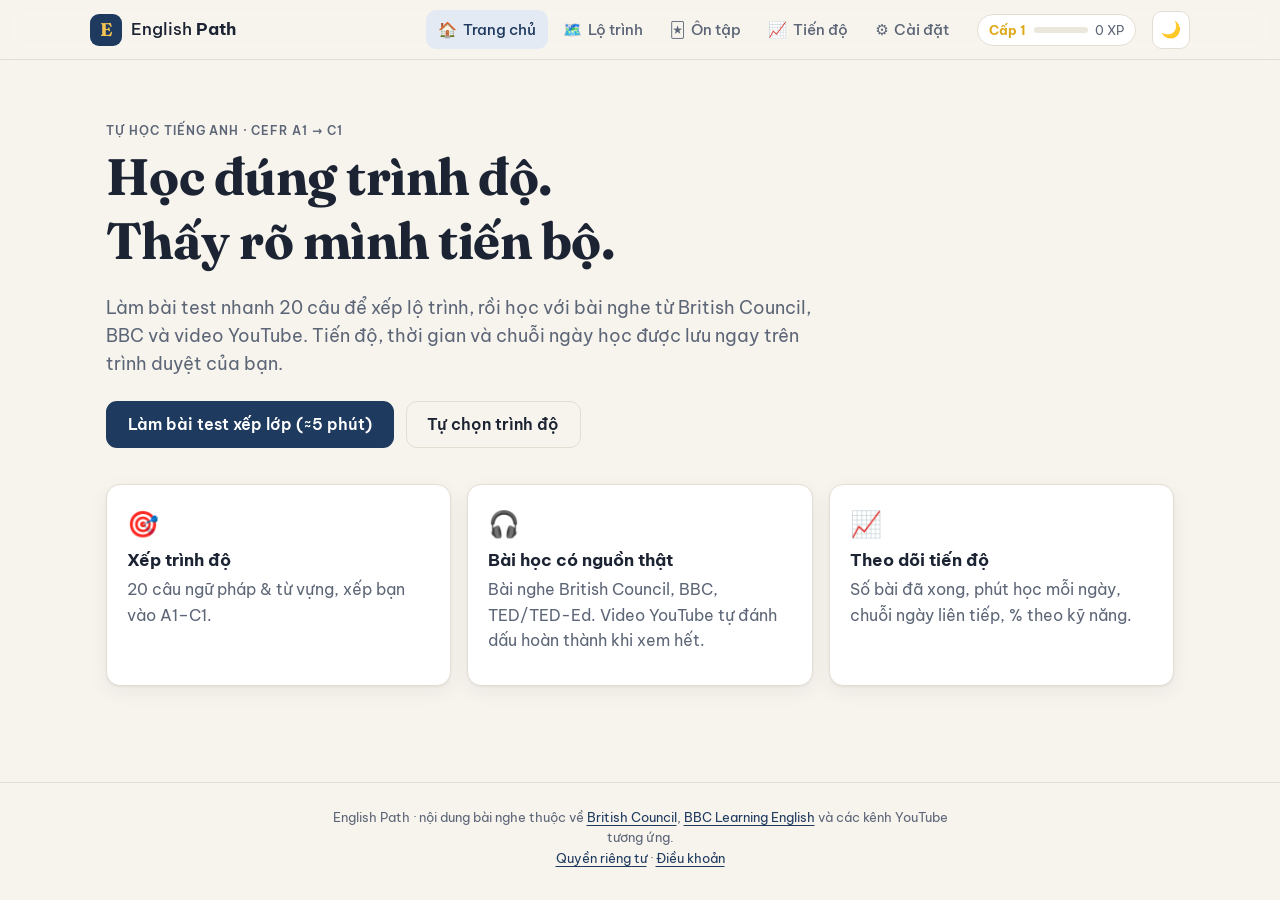
==== commit c4a47173: "Add files via upload" ====
--- a/index.html
+++ b/index.html
@@ -32,7 +32,7 @@
   <footer class="foot">
     <p>English Path ·  nội dung bài nghe thuộc về
       <a href="https://learnenglish.britishcouncil.org" target="_blank" rel="noopener">British Council</a>,
-      <a href="https://www.bbc.co.uk/learningenglish" target="_blank" rel="noopener">BBC Learning English</a> và các kênh YouTube tương ứng.</p>
+      <a href="https://www.bbc.co.uk/learningenglish" target="_blank" rel="noopener">BBC Learning English</a> và các kênh YouTube tương ứng.<br><a href="/privacy.html">Quyền riêng tư</a> · <a href="/terms.html">Điều khoản</a></p>
   </footer>
 
   <div id="toasts" aria-live="polite"></div>
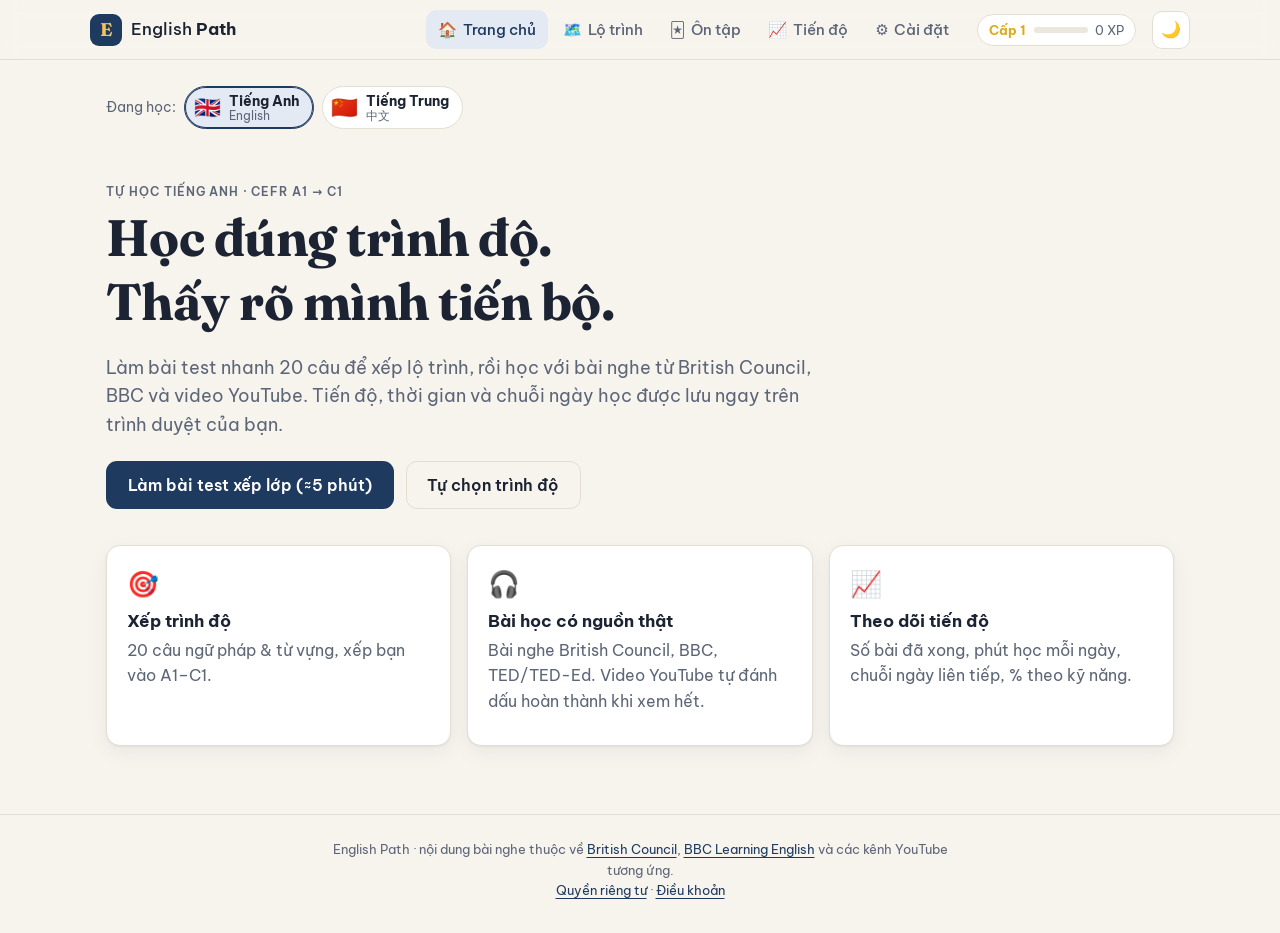
==== commit a733e280: "Add files via upload" ====
--- a/index.html
+++ b/index.html
@@ -37,6 +37,7 @@
 
   <div id="toasts" aria-live="polite"></div>
 
+  <script src="js/lang-base.js"></script>
   <script src="js/data.js"></script>
   <script src="js/daily.js"></script>
   <script src="js/store.js"></script>
--- a/css/style.css
+++ b/css/style.css
@@ -19,7 +19,7 @@
   --track: #ece7dd;
   --shadow: 0 1px 2px rgba(28, 36, 51, .06), 0 6px 20px rgba(28, 36, 51, .06);
 
-  --A1: #2f9e6b; --A2: #138a8f; --B1: #3366cc; --B2: #7b4fc9; --C1: #c25a1b;
+  --A1: #2f9e6b; --A2: #138a8f; --B1: #3366cc; --B2: #7b4fc9; --C1: #c25a1b; --C2: #b3264f;
 
   --radius: 14px;
   --font: "Be Vietnam Pro", system-ui, -apple-system, "Segoe UI", Roboto, sans-serif;
@@ -32,7 +32,7 @@
     --line: #2a3442; --accent: #8fb3e8; --accent-ink: #0d1520; --accent-soft: #1f2d42;
     --ok: #4cc28b; --ok-soft: #173326; --bad: #f07a65; --bad-soft: #3a1f1a; --track: #2a3340;
     --shadow: 0 1px 2px rgba(0,0,0,.3), 0 8px 24px rgba(0,0,0,.25);
-    --A1: #4cc28b; --A2: #3cc0c4; --B1: #6f9cf0; --B2: #a685e8; --C1: #f0905a;
+    --A1: #4cc28b; --A2: #3cc0c4; --B1: #6f9cf0; --B2: #a685e8; --C1: #f0905a; --C2: #f0708f;
   }
 }
 :root[data-theme="dark"] {
@@ -40,7 +40,7 @@
   --line: #2a3442; --accent: #8fb3e8; --accent-ink: #0d1520; --accent-soft: #1f2d42;
   --ok: #4cc28b; --ok-soft: #173326; --bad: #f07a65; --bad-soft: #3a1f1a; --track: #2a3340;
   --shadow: 0 1px 2px rgba(0,0,0,.3), 0 8px 24px rgba(0,0,0,.25);
-  --A1: #4cc28b; --A2: #3cc0c4; --B1: #6f9cf0; --B2: #a685e8; --C1: #f0905a;
+  --A1: #4cc28b; --A2: #3cc0c4; --B1: #6f9cf0; --B2: #a685e8; --C1: #f0905a; --C2: #f0708f;
 }
 
 * { box-sizing: border-box; }
@@ -214,7 +214,7 @@
 .tbl th, .tbl td { padding: .5rem; border-bottom: 1px solid var(--line); text-align: left; }
 
 /* ---------------- roadmap ---------------- */
-.lv-tabs { display: grid; grid-template-columns: repeat(5, minmax(0, 1fr)); gap: .5rem; margin-bottom: 1.2rem; }
+.lv-tabs { display: grid; grid-template-columns: repeat(var(--nlv, 5), minmax(0, 1fr)); gap: .5rem; margin-bottom: 1.2rem; }
 .lv-tab {
   position: relative; text-decoration: none; color: var(--ink); background: var(--surface);
   border: 1.5px solid var(--line); border-radius: 12px; padding: .6rem .7rem; display: flex; flex-direction: column; line-height: 1.25;
@@ -396,7 +396,7 @@
   .home-head { flex-direction: column; align-items: flex-start; }
   .goal-ring { --size: 112px; align-self: center; }
   .opts, .qz-opts, .vocab { grid-template-columns: 1fr; }
-  .lv-tabs { grid-template-columns: repeat(5, minmax(56px, 1fr)); overflow-x: auto; }
+  .lv-tabs { grid-template-columns: repeat(var(--nlv, 5), minmax(56px, 1fr)); overflow-x: auto; }
   .lv-tab span { display: none; }
   .lv-tab { align-items: center; padding: .5rem .3rem; }
   .lv-tab em { top: -8px; right: 50%; transform: translateX(50%); }
@@ -636,3 +636,33 @@
   .account-btn .login-txt { padding: 0 .6rem; font-size: .78rem; }
   .brand > span:last-child { display: none; }
 }
+
+/* ================= đa ngôn ngữ: nút đổi ngôn ngữ, pinyin, cấp HSK ================= */
+.lv-HSK1 { --c: var(--A1); } .lv-HSK2 { --c: var(--A2); } .lv-HSK3 { --c: var(--B1); }
+.lv-HSK4 { --c: var(--B2); } .lv-HSK5 { --c: var(--C1); } .lv-HSK6 { --c: var(--C2); }
+.lang-zh { --font: "Be Vietnam Pro", "Noto Sans SC", "PingFang SC", "Microsoft YaHei", system-ui, sans-serif;
+           --display: "Fraunces", "Noto Serif SC", "Songti SC", Georgia, serif; }
+.lang-zh .lv-tab strong { font-size: 1.05rem; }
+.lang-zh .lv-bar { grid-template-columns: 3.6rem 1fr 3.5rem; }
+.lang-zh .result-badge { font-size: 1.7rem; }
+
+.lang-switch { display: flex; align-items: center; flex-wrap: wrap; gap: .5rem; margin: 0 0 1.1rem; }
+.lang-opt { display: inline-flex; align-items: center; gap: .5rem; padding: .35rem .8rem .35rem .55rem; border: 1px solid var(--line);
+  border-radius: 99px; background: var(--surface); color: inherit; text-decoration: none; line-height: 1.15; transition: border-color .15s, background .15s; }
+.lang-opt:hover { border-color: var(--accent); }
+.lang-opt .flag { font-size: 1.35rem; }
+.lang-opt strong { display: block; font-size: .9rem; }
+.lang-opt em { display: block; font-style: normal; font-size: .72rem; color: var(--muted); }
+.lang-opt.active { border-color: var(--accent); background: var(--accent-soft); box-shadow: inset 0 0 0 1px var(--accent); }
+.card .lang-switch { margin: 0 0 .4rem; }
+
+.py { color: var(--accent); font-size: .9em; font-weight: 500; letter-spacing: .01em; }
+.py.block, .vi.block { display: block; }
+.vocab .ex .py { font-size: .85rem; font-style: normal; }
+.vocab .ex .vi { font-style: normal; }
+.hide-py .vocab .py { visibility: hidden; }
+.q-py { margin: -.8rem 0 1rem; }
+.f-back .py { font-size: 1.05rem; }
+.speed .q-text .py, #qw .py { font-family: var(--font); font-size: 1rem; margin-top: .2rem; }
+.dict-res .py { display: inline-block; margin-top: .3rem; }
+.logo.logo-zh { background: #7a1f1f; font-family: "Noto Serif SC", "Songti SC", serif; }
